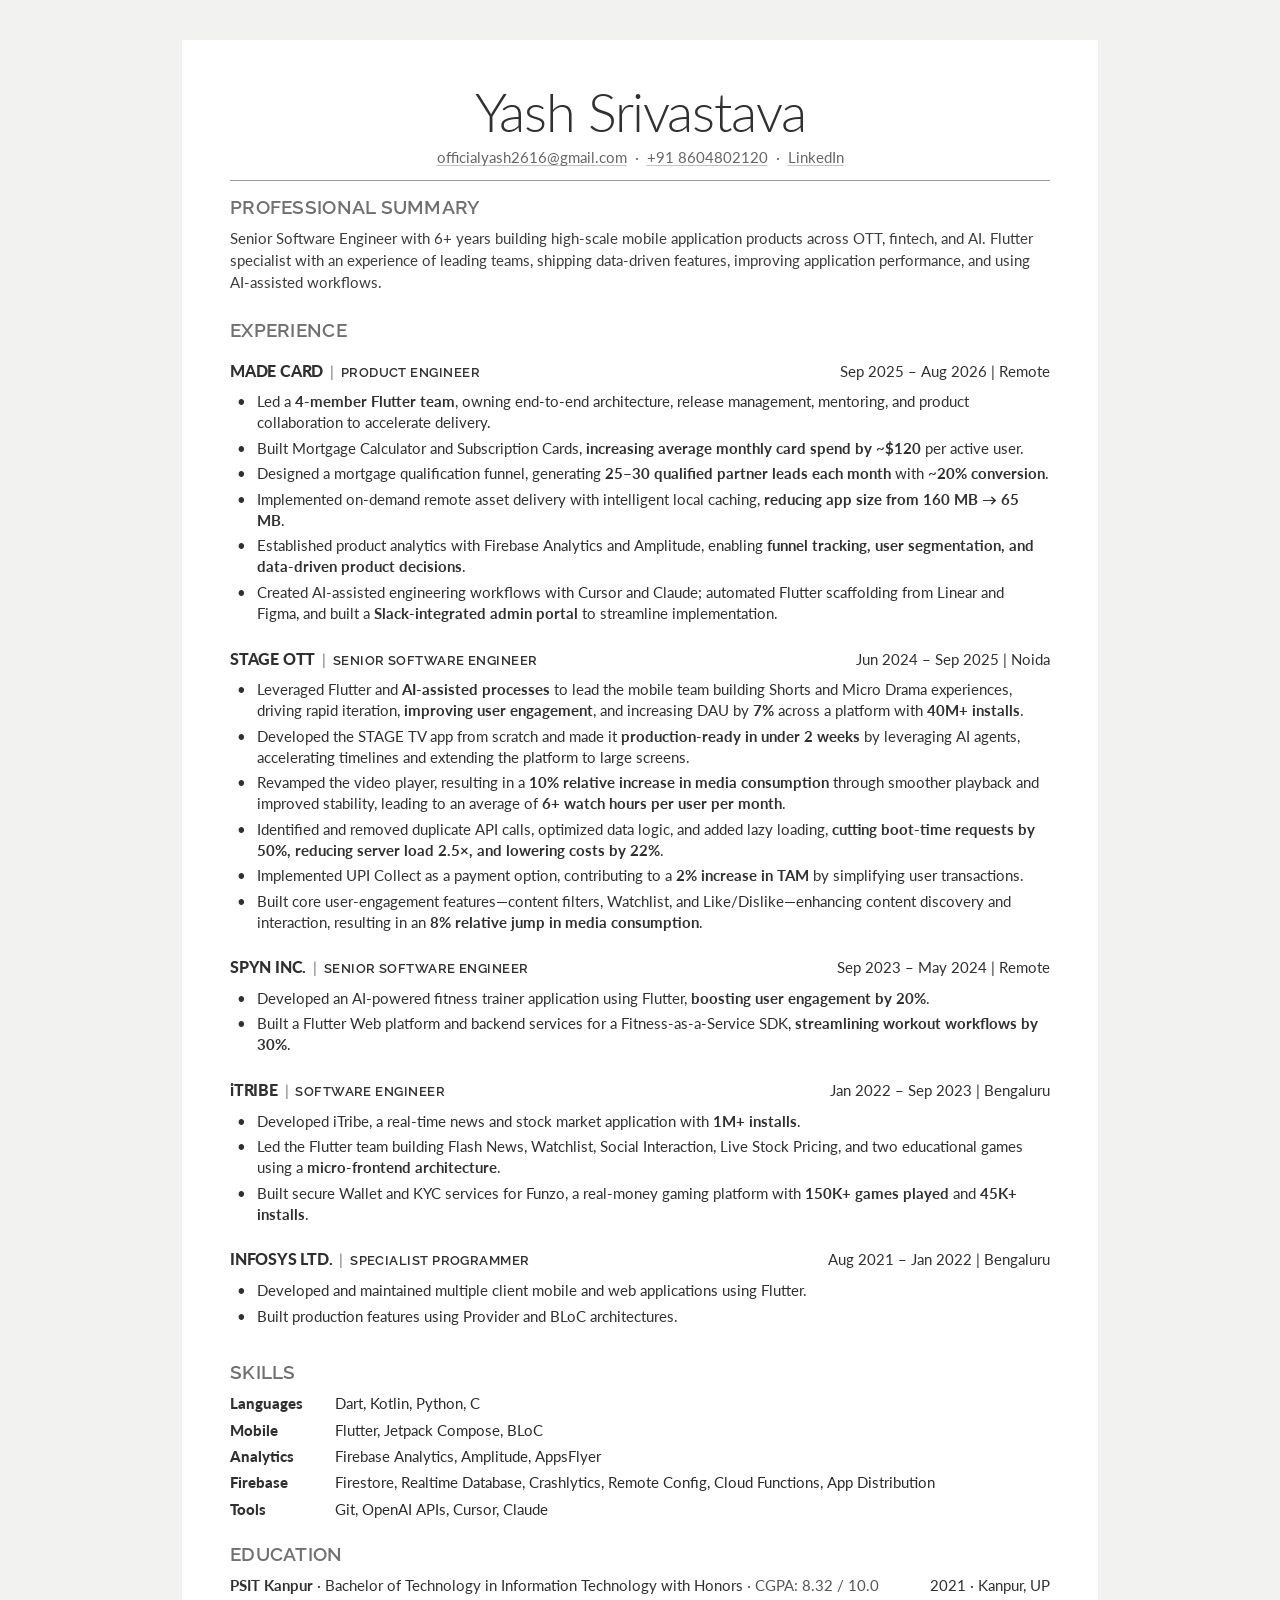
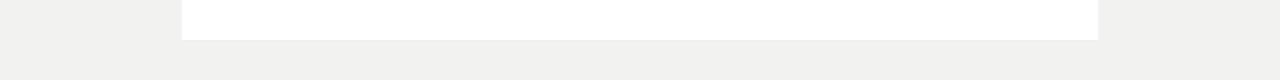
==== index.html @ 09a8398f "setup: initial commit" ====
<!doctype html>
<html lang="en">
  <head>
    <meta charset="utf-8" />
    <meta name="viewport" content="width=device-width, initial-scale=1" />
    <meta name="description" content="Professional resume" />
    <title>Senior Software Engineer Resume</title>
    <link rel="preconnect" href="https://fonts.googleapis.com" />
    <link rel="preconnect" href="https://fonts.gstatic.com" crossorigin />
    <link href="https://fonts.googleapis.com/css2?family=Lato:ital,wght@0,300;0,400;0,700;0,900;1,400&amp;family=Raleway:wght@500;600;700;800&amp;display=swap" rel="stylesheet" />
    <link rel="stylesheet" href="styles.css" />
    <link rel="stylesheet" href="print.css" media="print" />
  </head>
  <body>
    <main class="resume" aria-label="Resume">
      <header class="intro">
        <h1>Yash Srivastava</h1>
        <address class="contact">
          <a href="mailto:officialyash2616@gmail.com">officialyash2616@gmail.com</a><span aria-hidden="true">·</span>
          <a href="tel:+918604802120">+91 8604802120</a><span aria-hidden="true">·</span>
          <a href="https://www.linkedin.com/in/yash-srivastava-04802a15b/">LinkedIn</a>
        </address>
      </header>

      <section class="summary" aria-labelledby="summary-heading">
        <h2 id="summary-heading">Professional Summary</h2>
        <p>Senior Software Engineer with 6+ years building high-scale mobile application products across OTT, fintech, and AI. Flutter specialist with an experience of leading teams, shipping data-driven features, improving application performance, and using AI-assisted workflows.</p>
      </section>

      <section class="experience" aria-labelledby="experience-heading">
        <h2 id="experience-heading">Experience</h2>
        <article class="role">
          <div class="role-heading"><div class="role-title"><h3>MADE CARD</h3><span class="role-separator" aria-hidden="true">|</span><p class="job-title">Product Engineer</p></div><p class="dates">Sep 2025 – Aug 2026 <span aria-hidden="true">|</span> Remote</p></div>
          <ul>
            <li>Led a <strong>4-member Flutter team</strong>, owning end-to-end architecture, release management, mentoring, and product collaboration to accelerate delivery.</li>
            <li>Built Mortgage Calculator and Subscription Cards, <strong>increasing average monthly card spend by ~$120</strong> per active user.</li>
            <li>Designed a mortgage qualification funnel, generating <strong>25–30 qualified partner leads each month</strong> with <strong>~20% conversion</strong>.</li>
            <li>Implemented on-demand remote asset delivery with intelligent local caching, <strong>reducing app size from 160 MB → 65 MB</strong>.</li>
            <li>Established product analytics with Firebase Analytics and Amplitude, enabling <strong>funnel tracking, user segmentation, and data-driven product decisions</strong>.</li>
            <li>Created AI-assisted engineering workflows with Cursor and Claude; automated Flutter scaffolding from Linear and Figma, and built a <strong>Slack-integrated admin portal</strong> to streamline implementation.</li>
          </ul>
        </article>
        <article class="role">
          <div class="role-heading"><div class="role-title"><h3>STAGE OTT</h3><span class="role-separator" aria-hidden="true">|</span><p class="job-title">Senior Software Engineer</p></div><p class="dates">Jun 2024 – Sep 2025 <span aria-hidden="true">|</span> Noida</p></div>
          <ul>
            <li>Leveraged Flutter and <strong>AI-assisted processes</strong> to lead the mobile team building Shorts and Micro Drama experiences, driving rapid iteration, <strong>improving user engagement</strong>, and increasing DAU by <strong>7%</strong> across a platform with <strong>40M+ installs</strong>.</li>
            <li>Developed the STAGE TV app from scratch and made it <strong>production-ready in under 2 weeks</strong> by leveraging AI agents, accelerating timelines and extending the platform to large screens.</li>
            <li>Revamped the video player, resulting in a <strong>10% relative increase in media consumption</strong> through smoother playback and improved stability, leading to an average of <strong>6+ watch hours per user per month</strong>.</li>
            <li>Identified and removed duplicate API calls, optimized data logic, and added lazy loading, <strong>cutting boot-time requests by 50%, reducing server load 2.5×, and lowering costs by 22%</strong>.</li>
            <li>Implemented UPI Collect as a payment option, contributing to a <strong>2% increase in TAM</strong> by simplifying user transactions.</li>
            <li>Built core user-engagement features—content filters, Watchlist, and Like/Dislike—enhancing content discovery and interaction, resulting in an <strong>8% relative jump in media consumption</strong>.</li>
          </ul>
        </article>
        <article class="role">
          <div class="role-heading"><div class="role-title"><h3>SPYN INC.</h3><span class="role-separator" aria-hidden="true">|</span><p class="job-title">Senior Software Engineer</p></div><p class="dates">Sep 2023 – May 2024 <span aria-hidden="true">|</span> Remote</p></div>
          <ul>
            <li>Developed an AI-powered fitness trainer application using Flutter, <strong>boosting user engagement by 20%</strong>.</li>
            <li>Built a Flutter Web platform and backend services for a Fitness-as-a-Service SDK, <strong>streamlining workout workflows by 30%</strong>.</li>
          </ul>
        </article>
        <article class="role">
          <div class="role-heading"><div class="role-title"><h3>iTRIBE</h3><span class="role-separator" aria-hidden="true">|</span><p class="job-title">Software Engineer</p></div><p class="dates">Jan 2022 – Sep 2023 <span aria-hidden="true">|</span> Bengaluru</p></div>
          <ul>
            <li>Developed iTribe, a real-time news and stock market application with <strong>1M+ installs</strong>.</li>
            <li>Led the Flutter team building Flash News, Watchlist, Social Interaction, Live Stock Pricing, and two educational games using a <strong>micro-frontend architecture</strong>.</li>
            <li>Built secure Wallet and KYC services for Funzo, a real-money gaming platform with <strong>150K+ games played</strong> and <strong>45K+ installs</strong>.</li>
          </ul>
        </article>
        <article class="role">
          <div class="role-heading"><div class="role-title"><h3>INFOSYS LTD.</h3><span class="role-separator" aria-hidden="true">|</span><p class="job-title">Specialist Programmer</p></div><p class="dates">Aug 2021 – Jan 2022 <span aria-hidden="true">|</span> Bengaluru</p></div>
          <ul>
            <li>Developed and maintained multiple client mobile and web applications using Flutter.</li>
            <li>Built production features using Provider and BLoC architectures.</li>
          </ul>
        </article>
      </section>

      <section class="skills" aria-labelledby="skills-heading">
        <h2 id="skills-heading">Skills</h2>
        <dl>
          <div><dt>Languages</dt><dd>Dart, Kotlin, Python, C</dd></div>
          <div><dt>Mobile</dt><dd>Flutter, Jetpack Compose, BLoC</dd></div>
          <div><dt>Analytics</dt><dd>Firebase Analytics, Amplitude, AppsFlyer</dd></div>
          <div><dt>Firebase</dt><dd>Firestore, Realtime Database, Crashlytics, Remote Config, Cloud Functions, App Distribution</dd></div>
          <div><dt>Tools</dt><dd>Git, OpenAI APIs, Cursor, Claude</dd></div>
        </dl>
      </section>

      <section class="education" aria-labelledby="education-heading">
        <h2 id="education-heading">Education</h2>
        <div class="education-row"><p><strong>PSIT Kanpur</strong> · Bachelor of Technology in Information Technology with Honors <span class="education-detail">· CGPA: 8.32 / 10.0</span></p><p class="dates">2021 · Kanpur, UP</p></div>
      </section>
    </main>
  </body>
</html>
---- styles.css ----
:root {
  --page: #ffffff;
  --ink: #303030;
  --muted: #555555;
  --section: #707070;
  --rule: #9a9a9a;
  --content-width: 820px;
  --page-gutter: clamp(1.5rem, 5vw, 3rem);
}

* { box-sizing: border-box; }
html { background: #f2f2f1; }
body {
  margin: 0;
  color: var(--ink);
  background: var(--page);
  font-family: Lato, -apple-system, BlinkMacSystemFont, "Segoe UI", sans-serif;
  font-size: 14.5px;
  line-height: 1.45;
  -webkit-font-smoothing: antialiased;
  text-rendering: optimizeLegibility;
}

.resume {
  width: min(100%, calc(var(--content-width) + (var(--page-gutter) * 2)));
  margin: 2.5rem auto;
  padding: 2.75rem var(--page-gutter) 2.75rem;
  background: var(--page);
}
.intro { padding-bottom: .72rem; border-bottom: 1px solid var(--rule); text-align: center; }
h1, h2, h3, p { margin: 0; }
h1, h2 { font-family: Raleway, Lato, sans-serif; }
h1 { font-family: Lato, sans-serif; font-size: clamp(42px, 5.4vw, 54px); font-weight: 300; line-height: 1.05; letter-spacing: -.025em; }
.contact { display: flex; flex-wrap: wrap; justify-content: center; gap: .2rem .5rem; margin-top: .42rem; color: #666666; font-size: 14.5px; font-style: normal; }
a { color: inherit; text-decoration-color: #c4c4c4; text-underline-offset: 2px; }
a:hover, a:focus-visible { color: var(--ink); text-decoration-color: currentColor; }
a:focus-visible { outline: 2px solid var(--ink); outline-offset: 3px; }

section { padding-top: 1.5rem; }
h2 { margin-bottom: .62rem; color: var(--section); font-size: 18.7px; font-weight: 600; line-height: 1.2; letter-spacing: .015em; text-transform: uppercase; }
.summary { padding-top: .95rem; }
.summary p { max-width: 104ch; color: #3c3c3c; font-size: 14.5px; line-height: 1.5; }
.experience { padding-top: 1.55rem; }
.role { padding: .62rem 0 .72rem; }
.role + .role { padding-top: .82rem; }
.role-heading { display: flex; align-items: baseline; justify-content: space-between; gap: 1.25rem; }
.role-title { display: flex; flex-wrap: wrap; align-items: baseline; gap: .42rem; min-width: 0; }
.education-row { display: flex; align-items: baseline; justify-content: space-between; gap: 1.5rem; }
h3 { font-family: Lato, sans-serif; font-size: 16.1px; font-weight: 900; line-height: 1.25; letter-spacing: -.012em; }
.role-separator { color: #747474; font-weight: 400; }
.job-title { margin: 0; font-family: Raleway, Lato, sans-serif; font-size: 13px; font-weight: 600; letter-spacing: .035em; text-transform: uppercase; }
.education-detail { color: var(--muted); font-weight: 400; }
.dates { flex: 0 0 auto; font-size: 14.5px; white-space: nowrap; text-align: right; }
ul { margin: .55rem 0 0 .3rem; padding: 0; list-style: none; }
li { position: relative; padding-left: 1.4rem; }
li + li { margin-top: .28rem; }
li::before { position: absolute; left: .15rem; content: "•"; }
strong { font-weight: 700; }
.skills { padding-top: 1.42rem; }
dl { display: grid; gap: .34rem; margin: 0; }
dl div { display: grid; grid-template-columns: 5.8rem 1fr; gap: .75rem; }
dt { color: var(--ink); font-weight: 900; }
dd { margin: 0; color: #2b2b2b; }
.education { padding-top: 1.42rem; }
.education-row > p { min-width: 0; }

@media (min-width: 900px) {
  body { background: #f2f2f1; }
  .resume { box-shadow: 0 1px 2px rgb(0 0 0 / 2%); }
}
@media (max-width: 520px) {
  .resume { margin: 0; padding-top: 2.25rem; padding-bottom: 2.25rem; }
  .role-heading, .education-row { align-items: flex-start; flex-direction: column; gap: .18rem; }
  .dates { text-align: left; }
  .education-detail { display: block; margin-top: .12rem; }
  dl div { grid-template-columns: 1fr; gap: .08rem; }
}
---- print.css ----
/* Chrome print layout: A4 with a compact, predictable single-page rhythm. */
@page { size: A4; margin: 0; }

html, body { width: 250mm; height: 297mm; background: var(--page); }
body {
  font-size: 11.8pt;
  line-height: 1.28;
  -webkit-print-color-adjust: exact;
  print-color-adjust: exact;
}
.resume {
  width: 250mm;
  min-height: 297mm;
  margin: 0;
  padding: 7.5mm 12mm 5mm;
  box-shadow: none;
}
h1 { font-size: 42pt; }
.contact, .dates { font-size: 11.8pt; }
.intro { padding-bottom: 2.3mm; }
section { padding-top: 3.5mm; }
h2 { margin-bottom: 1.7mm; font-size: 13.7pt; }
.summary { padding-top: 2mm; }
.summary p { font-size: 11.8pt; line-height: 1.28; }
.experience { padding-top: 3.6mm; }
.role { padding: 1.15mm 0 1.25mm; break-inside: avoid; page-break-inside: avoid; }
.role + .role { padding-top: 1.45mm; }
h3 { font-size: 12pt; }
.job-title { font-size: 11pt; }
ul { margin: .85mm 0 0 1.5mm; }
li { padding-left: 5.5mm; }
li + li { margin-top: .48mm; }
li::before { left: .45mm; }
.skills, .education { padding-top: 2.65mm; }
dl { gap: .35mm; }
dl div { grid-template-columns: 21mm 1fr; gap: 2.2mm; }
a { color: inherit; text-decoration: none; }
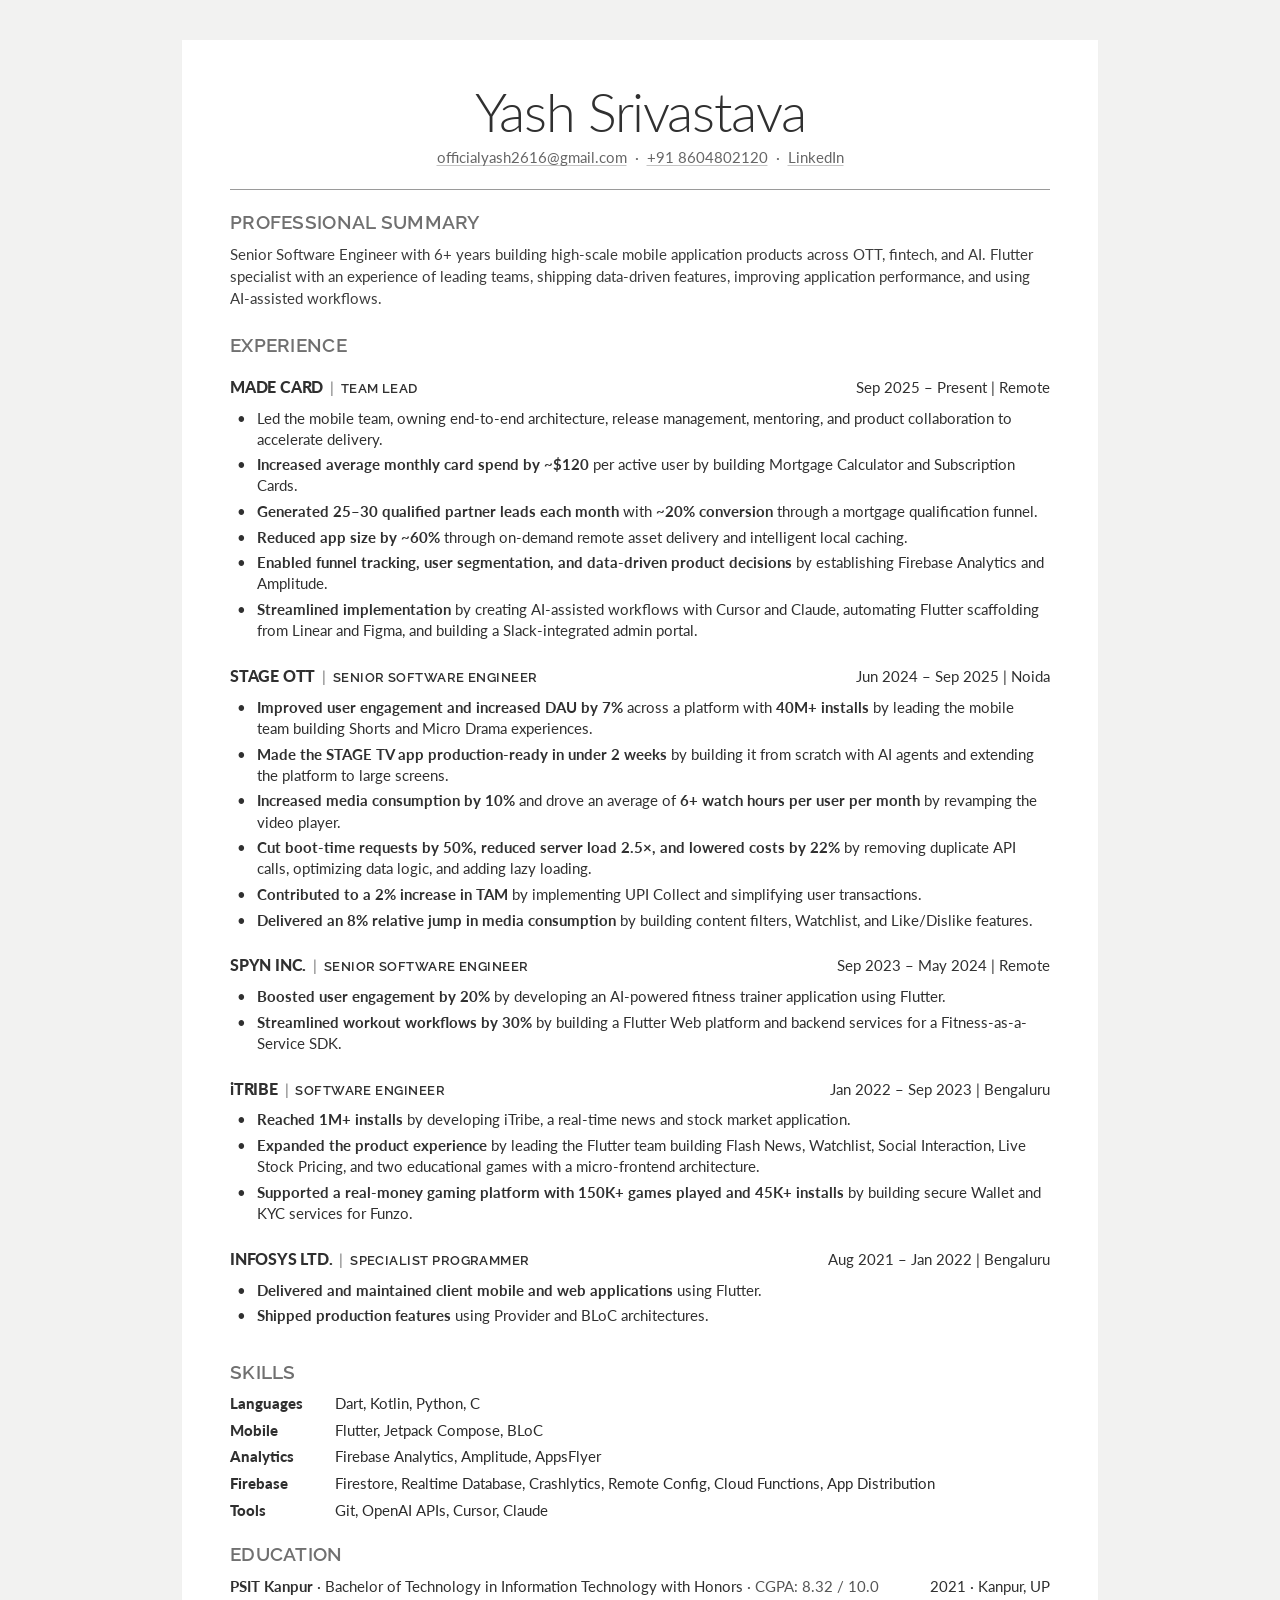
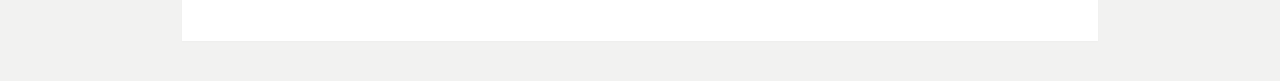
==== commit 29cc6b0f: "feat: two page resume updated" ====
--- a/index.html
+++ b/index.html
@@ -30,47 +30,47 @@
       <section class="experience" aria-labelledby="experience-heading">
         <h2 id="experience-heading">Experience</h2>
         <article class="role">
-          <div class="role-heading"><div class="role-title"><h3>MADE CARD</h3><span class="role-separator" aria-hidden="true">|</span><p class="job-title">Product Engineer</p></div><p class="dates">Sep 2025 – Aug 2026 <span aria-hidden="true">|</span> Remote</p></div>
+          <div class="role-heading"><div class="role-title"><h3>MADE CARD</h3><span class="role-separator" aria-hidden="true">|</span><p class="job-title">Team Lead</p></div><p class="dates">Sep 2025 – Present <span aria-hidden="true">|</span> Remote</p></div>
           <ul>
-            <li>Led a <strong>4-member Flutter team</strong>, owning end-to-end architecture, release management, mentoring, and product collaboration to accelerate delivery.</li>
-            <li>Built Mortgage Calculator and Subscription Cards, <strong>increasing average monthly card spend by ~$120</strong> per active user.</li>
-            <li>Designed a mortgage qualification funnel, generating <strong>25–30 qualified partner leads each month</strong> with <strong>~20% conversion</strong>.</li>
-            <li>Implemented on-demand remote asset delivery with intelligent local caching, <strong>reducing app size from 160 MB → 65 MB</strong>.</li>
-            <li>Established product analytics with Firebase Analytics and Amplitude, enabling <strong>funnel tracking, user segmentation, and data-driven product decisions</strong>.</li>
-            <li>Created AI-assisted engineering workflows with Cursor and Claude; automated Flutter scaffolding from Linear and Figma, and built a <strong>Slack-integrated admin portal</strong> to streamline implementation.</li>
+            <li>Led the mobile team, owning end-to-end architecture, release management, mentoring, and product collaboration to accelerate delivery.</li>
+            <li><strong>Increased average monthly card spend by ~$120</strong> per active user by building Mortgage Calculator and Subscription Cards.</li>
+            <li><strong>Generated 25–30 qualified partner leads each month</strong> with <strong>~20% conversion</strong> through a mortgage qualification funnel.</li>
+            <li><strong>Reduced app size by ~60%</strong> through on-demand remote asset delivery and intelligent local caching.</li>
+            <li><strong>Enabled funnel tracking, user segmentation, and data-driven product decisions</strong> by establishing Firebase Analytics and Amplitude.</li>
+            <li><strong>Streamlined implementation</strong> by creating AI-assisted workflows with Cursor and Claude, automating Flutter scaffolding from Linear and Figma, and building a Slack-integrated admin portal.</li>
           </ul>
         </article>
         <article class="role">
           <div class="role-heading"><div class="role-title"><h3>STAGE OTT</h3><span class="role-separator" aria-hidden="true">|</span><p class="job-title">Senior Software Engineer</p></div><p class="dates">Jun 2024 – Sep 2025 <span aria-hidden="true">|</span> Noida</p></div>
           <ul>
-            <li>Leveraged Flutter and <strong>AI-assisted processes</strong> to lead the mobile team building Shorts and Micro Drama experiences, driving rapid iteration, <strong>improving user engagement</strong>, and increasing DAU by <strong>7%</strong> across a platform with <strong>40M+ installs</strong>.</li>
-            <li>Developed the STAGE TV app from scratch and made it <strong>production-ready in under 2 weeks</strong> by leveraging AI agents, accelerating timelines and extending the platform to large screens.</li>
-            <li>Revamped the video player, resulting in a <strong>10% relative increase in media consumption</strong> through smoother playback and improved stability, leading to an average of <strong>6+ watch hours per user per month</strong>.</li>
-            <li>Identified and removed duplicate API calls, optimized data logic, and added lazy loading, <strong>cutting boot-time requests by 50%, reducing server load 2.5×, and lowering costs by 22%</strong>.</li>
-            <li>Implemented UPI Collect as a payment option, contributing to a <strong>2% increase in TAM</strong> by simplifying user transactions.</li>
-            <li>Built core user-engagement features—content filters, Watchlist, and Like/Dislike—enhancing content discovery and interaction, resulting in an <strong>8% relative jump in media consumption</strong>.</li>
+            <li><strong>Improved user engagement and increased DAU by 7%</strong> across a platform with <strong>40M+ installs</strong> by leading the mobile team building Shorts and Micro Drama experiences.</li>
+            <li><strong>Made the STAGE TV app production-ready in under 2 weeks</strong> by building it from scratch with AI agents and extending the platform to large screens.</li>
+            <li><strong>Increased media consumption by 10%</strong> and drove an average of <strong>6+ watch hours per user per month</strong> by revamping the video player.</li>
+            <li><strong>Cut boot-time requests by 50%, reduced server load 2.5×, and lowered costs by 22%</strong> by removing duplicate API calls, optimizing data logic, and adding lazy loading.</li>
+            <li><strong>Contributed to a 2% increase in TAM</strong> by implementing UPI Collect and simplifying user transactions.</li>
+            <li><strong>Delivered an 8% relative jump in media consumption</strong> by building content filters, Watchlist, and Like/Dislike features.</li>
           </ul>
         </article>
         <article class="role">
           <div class="role-heading"><div class="role-title"><h3>SPYN INC.</h3><span class="role-separator" aria-hidden="true">|</span><p class="job-title">Senior Software Engineer</p></div><p class="dates">Sep 2023 – May 2024 <span aria-hidden="true">|</span> Remote</p></div>
           <ul>
-            <li>Developed an AI-powered fitness trainer application using Flutter, <strong>boosting user engagement by 20%</strong>.</li>
-            <li>Built a Flutter Web platform and backend services for a Fitness-as-a-Service SDK, <strong>streamlining workout workflows by 30%</strong>.</li>
+            <li><strong>Boosted user engagement by 20%</strong> by developing an AI-powered fitness trainer application using Flutter.</li>
+            <li><strong>Streamlined workout workflows by 30%</strong> by building a Flutter Web platform and backend services for a Fitness-as-a-Service SDK.</li>
           </ul>
         </article>
         <article class="role">
           <div class="role-heading"><div class="role-title"><h3>iTRIBE</h3><span class="role-separator" aria-hidden="true">|</span><p class="job-title">Software Engineer</p></div><p class="dates">Jan 2022 – Sep 2023 <span aria-hidden="true">|</span> Bengaluru</p></div>
           <ul>
-            <li>Developed iTribe, a real-time news and stock market application with <strong>1M+ installs</strong>.</li>
-            <li>Led the Flutter team building Flash News, Watchlist, Social Interaction, Live Stock Pricing, and two educational games using a <strong>micro-frontend architecture</strong>.</li>
-            <li>Built secure Wallet and KYC services for Funzo, a real-money gaming platform with <strong>150K+ games played</strong> and <strong>45K+ installs</strong>.</li>
+            <li><strong>Reached 1M+ installs</strong> by developing iTribe, a real-time news and stock market application.</li>
+            <li><strong>Expanded the product experience</strong> by leading the Flutter team building Flash News, Watchlist, Social Interaction, Live Stock Pricing, and two educational games with a micro-frontend architecture.</li>
+            <li><strong>Supported a real-money gaming platform with 150K+ games played and 45K+ installs</strong> by building secure Wallet and KYC services for Funzo.</li>
           </ul>
         </article>
         <article class="role">
           <div class="role-heading"><div class="role-title"><h3>INFOSYS LTD.</h3><span class="role-separator" aria-hidden="true">|</span><p class="job-title">Specialist Programmer</p></div><p class="dates">Aug 2021 – Jan 2022 <span aria-hidden="true">|</span> Bengaluru</p></div>
           <ul>
-            <li>Developed and maintained multiple client mobile and web applications using Flutter.</li>
-            <li>Built production features using Provider and BLoC architectures.</li>
+            <li><strong>Delivered and maintained client mobile and web applications</strong> using Flutter.</li>
+            <li><strong>Shipped production features</strong> using Provider and BLoC architectures.</li>
           </ul>
         </article>
       </section>
--- a/styles.css
+++ b/styles.css
@@ -15,7 +15,7 @@
   color: var(--ink);
   background: var(--page);
   font-family: Lato, -apple-system, BlinkMacSystemFont, "Segoe UI", sans-serif;
-  font-size: 14.5px;
+  font-size: 14.6px;
   line-height: 1.45;
   -webkit-font-smoothing: antialiased;
   text-rendering: optimizeLegibility;
@@ -27,30 +27,30 @@
   padding: 2.75rem var(--page-gutter) 2.75rem;
   background: var(--page);
 }
-.intro { padding-bottom: .72rem; border-bottom: 1px solid var(--rule); text-align: center; }
+.intro { padding-bottom: 1.3rem; border-bottom: 1px solid var(--rule); text-align: center; }
 h1, h2, h3, p { margin: 0; }
 h1, h2 { font-family: Raleway, Lato, sans-serif; }
 h1 { font-family: Lato, sans-serif; font-size: clamp(42px, 5.4vw, 54px); font-weight: 300; line-height: 1.05; letter-spacing: -.025em; }
-.contact { display: flex; flex-wrap: wrap; justify-content: center; gap: .2rem .5rem; margin-top: .42rem; color: #666666; font-size: 14.5px; font-style: normal; }
+.contact { display: flex; flex-wrap: wrap; justify-content: center; gap: .2rem .5rem; margin-top: .42rem; color: #666666; font-size: 14.6px; font-style: normal; }
 a { color: inherit; text-decoration-color: #c4c4c4; text-underline-offset: 2px; }
 a:hover, a:focus-visible { color: var(--ink); text-decoration-color: currentColor; }
 a:focus-visible { outline: 2px solid var(--ink); outline-offset: 3px; }
 
 section { padding-top: 1.5rem; }
-h2 { margin-bottom: .62rem; color: var(--section); font-size: 18.7px; font-weight: 600; line-height: 1.2; letter-spacing: .015em; text-transform: uppercase; }
-.summary { padding-top: .95rem; }
-.summary p { max-width: 104ch; color: #3c3c3c; font-size: 14.5px; line-height: 1.5; }
+h2 { margin-bottom: .62rem; color: var(--section); font-size: 18.9px; font-weight: 600; line-height: 1.2; letter-spacing: .015em; text-transform: uppercase; }
+.summary { padding-top: 1.3rem; }
+.summary p { max-width: 104ch; color: #3c3c3c; font-size: 14.6px; line-height: 1.5; }
 .experience { padding-top: 1.55rem; }
 .role { padding: .62rem 0 .72rem; }
 .role + .role { padding-top: .82rem; }
 .role-heading { display: flex; align-items: baseline; justify-content: space-between; gap: 1.25rem; }
 .role-title { display: flex; flex-wrap: wrap; align-items: baseline; gap: .42rem; min-width: 0; }
 .education-row { display: flex; align-items: baseline; justify-content: space-between; gap: 1.5rem; }
-h3 { font-family: Lato, sans-serif; font-size: 16.1px; font-weight: 900; line-height: 1.25; letter-spacing: -.012em; }
+h3 { font-family: Lato, sans-serif; font-size: 16.2px; font-weight: 900; line-height: 1.25; letter-spacing: -.012em; }
 .role-separator { color: #747474; font-weight: 400; }
-.job-title { margin: 0; font-family: Raleway, Lato, sans-serif; font-size: 13px; font-weight: 600; letter-spacing: .035em; text-transform: uppercase; }
+.job-title { margin: 0; font-family: Raleway, Lato, sans-serif; font-size: 13.1px; font-weight: 600; letter-spacing: .035em; text-transform: uppercase; }
 .education-detail { color: var(--muted); font-weight: 400; }
-.dates { flex: 0 0 auto; font-size: 14.5px; white-space: nowrap; text-align: right; }
+.dates { flex: 0 0 auto; font-size: 14.6px; white-space: nowrap; text-align: right; }
 ul { margin: .55rem 0 0 .3rem; padding: 0; list-style: none; }
 li { position: relative; padding-left: 1.4rem; }
 li + li { margin-top: .28rem; }
--- a/print.css
+++ b/print.css
@@ -3,7 +3,7 @@
 
 html, body { width: 250mm; height: 297mm; background: var(--page); }
 body {
-  font-size: 11.8pt;
+  font-size: 11.9pt;
   line-height: 1.28;
   -webkit-print-color-adjust: exact;
   print-color-adjust: exact;
@@ -16,17 +16,17 @@
   box-shadow: none;
 }
 h1 { font-size: 42pt; }
-.contact, .dates { font-size: 11.8pt; }
-.intro { padding-bottom: 2.3mm; }
+.contact, .dates { font-size: 11.9pt; }
+.intro { padding-bottom: 3.5mm; }
 section { padding-top: 3.5mm; }
-h2 { margin-bottom: 1.7mm; font-size: 13.7pt; }
-.summary { padding-top: 2mm; }
-.summary p { font-size: 11.8pt; line-height: 1.28; }
+h2 { margin-bottom: 1.7mm; font-size: 13.8pt; }
+.summary { padding-top: 3.5mm; }
+.summary p { font-size: 11.9pt; line-height: 1.28; }
 .experience { padding-top: 3.6mm; }
 .role { padding: 1.15mm 0 1.25mm; break-inside: avoid; page-break-inside: avoid; }
 .role + .role { padding-top: 1.45mm; }
-h3 { font-size: 12pt; }
-.job-title { font-size: 11pt; }
+h3 { font-size: 12.1pt; }
+.job-title { font-size: 11.1pt; }
 ul { margin: .85mm 0 0 1.5mm; }
 li { padding-left: 5.5mm; }
 li + li { margin-top: .48mm; }
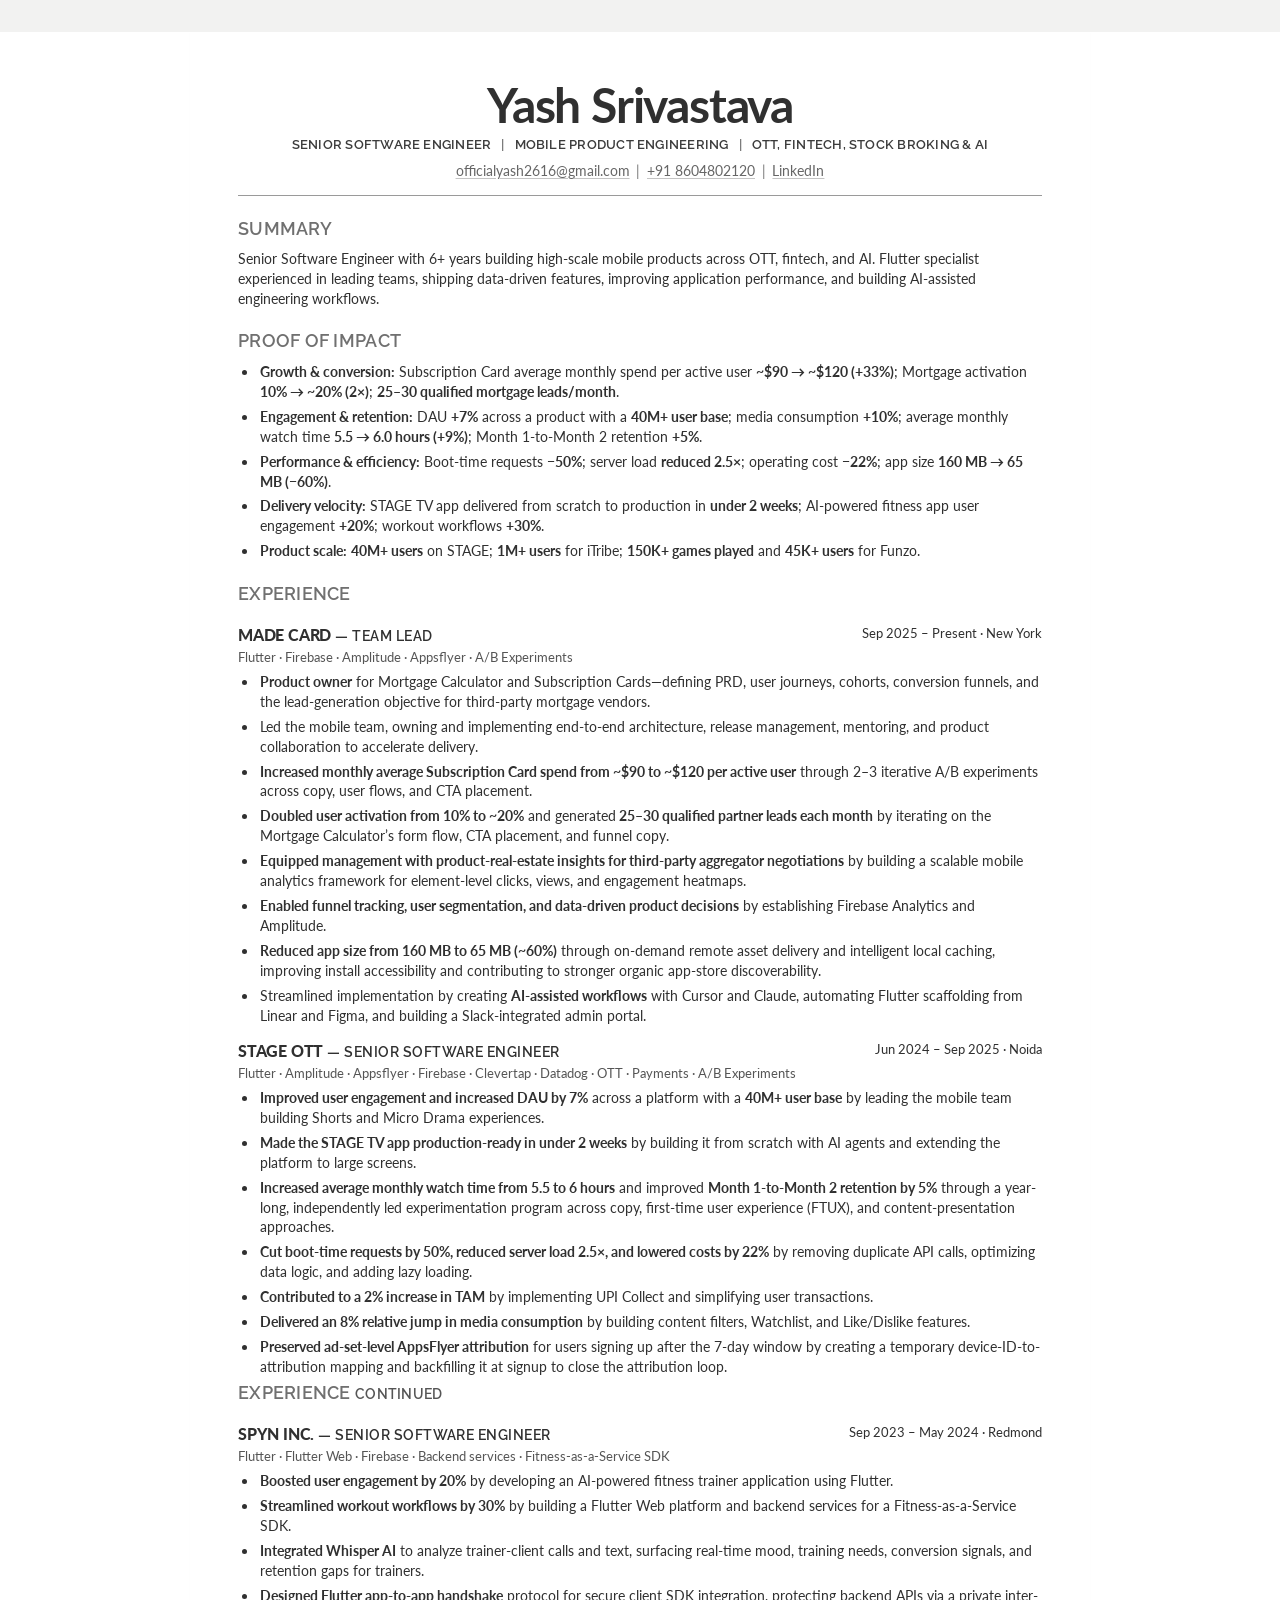
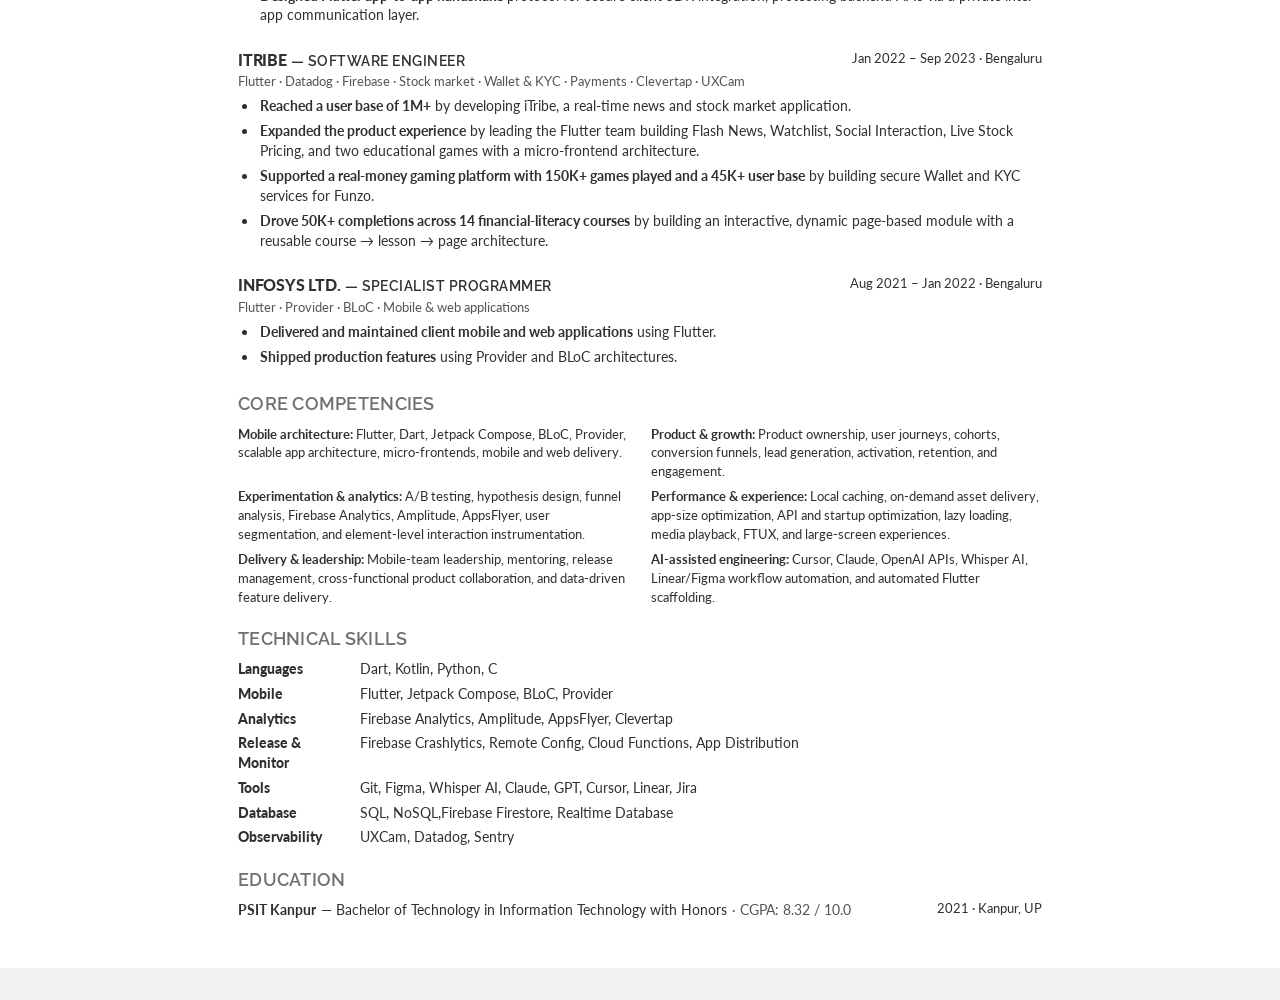
==== commit 26ac7e1b: "refactor: structure update" ====
--- a/index.html
+++ b/index.html
@@ -3,71 +3,91 @@
   <head>
     <meta charset="utf-8" />
     <meta name="viewport" content="width=device-width, initial-scale=1" />
-    <meta name="description" content="Professional resume" />
-    <title>Senior Software Engineer Resume</title>
+    <meta name="description" content="Yash Srivastava — Senior Software Engineer" />
+    <title>Yash Srivastava | Senior Software Engineer</title>
     <link rel="preconnect" href="https://fonts.googleapis.com" />
     <link rel="preconnect" href="https://fonts.gstatic.com" crossorigin />
-    <link href="https://fonts.googleapis.com/css2?family=Lato:ital,wght@0,300;0,400;0,700;0,900;1,400&amp;family=Raleway:wght@500;600;700;800&amp;display=swap" rel="stylesheet" />
+    <link href="https://fonts.googleapis.com/css2?family=Lato:ital,wght@0,300;0,400;0,700;0,900&amp;family=Raleway:wght@500;600;700;800&amp;display=swap" rel="stylesheet" />
     <link rel="stylesheet" href="styles.css" />
-    <link rel="stylesheet" href="print.css" media="print" />
   </head>
   <body>
-    <main class="resume" aria-label="Resume">
-      <header class="intro">
-        <h1>Yash Srivastava</h1>
-        <address class="contact">
-          <a href="mailto:officialyash2616@gmail.com">officialyash2616@gmail.com</a><span aria-hidden="true">·</span>
-          <a href="tel:+918604802120">+91 8604802120</a><span aria-hidden="true">·</span>
-          <a href="https://www.linkedin.com/in/yash-srivastava-04802a15b/">LinkedIn</a>
-        </address>
+    <main class="resume">
+      <header class="masthead">
+        <h1><strong>Yash Srivastava</strong></h1>
+        <p class="headline">Senior Software Engineer <span>|</span> Mobile Product Engineering <span>|</span> OTT, Fintech, Stock Broking &amp; AI</p>
+        <address><a href="mailto:officialyash2616@gmail.com">officialyash2616@gmail.com</a><span>|</span><a href="tel:+918604802120">+91 8604802120</a><span>|</span><a href="https://www.linkedin.com/in/yash-srivastava-04802a15b/">LinkedIn</a></address>
       </header>
 
-      <section class="summary" aria-labelledby="summary-heading">
-        <h2 id="summary-heading">Professional Summary</h2>
-        <p>Senior Software Engineer with 6+ years building high-scale mobile application products across OTT, fintech, and AI. Flutter specialist with an experience of leading teams, shipping data-driven features, improving application performance, and using AI-assisted workflows.</p>
+      <section>
+        <h2>Summary</h2>
+        <p>Senior Software Engineer with 6+ years building high-scale mobile products across OTT, fintech, and AI. Flutter specialist experienced in leading teams, shipping data-driven features, improving application performance, and building AI-assisted engineering workflows.</p>
       </section>
 
-      <section class="experience" aria-labelledby="experience-heading">
-        <h2 id="experience-heading">Experience</h2>
-        <article class="role">
-          <div class="role-heading"><div class="role-title"><h3>MADE CARD</h3><span class="role-separator" aria-hidden="true">|</span><p class="job-title">Team Lead</p></div><p class="dates">Sep 2025 – Present <span aria-hidden="true">|</span> Remote</p></div>
+      <section>
+        <h2>Proof of Impact</h2>
+        <ul class="impact-list">
+          <li><strong>Growth &amp; conversion:</strong> Subscription Card average monthly spend per active user <strong>~$90 → ~$120 (+33%)</strong>; Mortgage activation <strong>10% → ~20% (2×)</strong>; <strong>25–30 qualified mortgage leads/month</strong>.</li>
+          <li><strong>Engagement &amp; retention:</strong> DAU <strong>+7%</strong> across a product with a <strong>40M+ user base</strong>; media consumption <strong>+10%</strong>; average monthly watch time <strong>5.5 → 6.0 hours (+9%)</strong>; Month 1-to-Month 2 retention <strong>+5%</strong>.</li>
+          <li><strong>Performance &amp; efficiency:</strong> Boot-time requests <strong>−50%</strong>; server load <strong>reduced 2.5×</strong>; operating cost <strong>−22%</strong>; app size <strong>160 MB → 65 MB (−60%)</strong>.</li>
+          <li><strong>Delivery velocity:</strong> STAGE TV app delivered from scratch to production in <strong>under 2 weeks</strong>; AI-powered fitness app user engagement <strong>+20%</strong>; workout workflows <strong>+30%</strong>.</li>
+          <li><strong>Product scale:</strong> <strong>40M+ users</strong> on STAGE; <strong>1M+ users</strong> for iTribe; <strong>150K+ games played</strong> and <strong>45K+ users</strong> for Funzo.</li>
+        </ul>
+      </section>
+
+      <section class="experience">
+        <h2>Experience</h2>
+        <article>
+          <header class="role-header"><div><h3>Made Card <span>— Team Lead</span></h3><p class="stack">Flutter · Firebase · Amplitude · Appsflyer · A/B Experiments</p></div><time>Sep 2025 – Present · New York</time></header>
           <ul>
-            <li>Led the mobile team, owning end-to-end architecture, release management, mentoring, and product collaboration to accelerate delivery.</li>
-            <li><strong>Increased average monthly card spend by ~$120</strong> per active user by building Mortgage Calculator and Subscription Cards.</li>
-            <li><strong>Generated 25–30 qualified partner leads each month</strong> with <strong>~20% conversion</strong> through a mortgage qualification funnel.</li>
-            <li><strong>Reduced app size by ~60%</strong> through on-demand remote asset delivery and intelligent local caching.</li>
+            <li><strong>Product owner</strong> for Mortgage Calculator and Subscription Cards—defining PRD, user journeys, cohorts, conversion funnels, and the lead-generation objective for third-party mortgage vendors.</li>
+            <li>Led the mobile team, owning and implementing end-to-end architecture, release management, mentoring, and product collaboration to accelerate delivery.</li>
+            <li><strong>Increased monthly average Subscription Card spend from ~$90 to ~$120 per active user</strong> through 2–3 iterative A/B experiments across copy, user flows, and CTA placement.</li>
+            <li><strong>Doubled user activation from 10% to ~20%</strong> and generated<strong> 25–30 qualified partner leads each month</strong> by iterating on the Mortgage Calculator’s form flow, CTA placement, and funnel copy.</li>
+            <li><strong>Equipped management with product-real-estate insights for third-party aggregator negotiations</strong> by building a scalable mobile analytics framework for element-level clicks, views, and engagement heatmaps.</li>
             <li><strong>Enabled funnel tracking, user segmentation, and data-driven product decisions</strong> by establishing Firebase Analytics and Amplitude.</li>
-            <li><strong>Streamlined implementation</strong> by creating AI-assisted workflows with Cursor and Claude, automating Flutter scaffolding from Linear and Figma, and building a Slack-integrated admin portal.</li>
+            <li><strong>Reduced app size from 160 MB to 65 MB (~60%)</strong> through on-demand remote asset delivery and intelligent local caching, improving install accessibility and contributing to stronger organic app-store discoverability.</li>
+            <li>Streamlined implementation by creating <strong>AI-assisted workflows</strong> with Cursor and Claude, automating Flutter scaffolding from Linear and Figma, and building a Slack-integrated admin portal.</li>
           </ul>
         </article>
-        <article class="role">
-          <div class="role-heading"><div class="role-title"><h3>STAGE OTT</h3><span class="role-separator" aria-hidden="true">|</span><p class="job-title">Senior Software Engineer</p></div><p class="dates">Jun 2024 – Sep 2025 <span aria-hidden="true">|</span> Noida</p></div>
+        <article>
+          <header class="role-header"><div><h3>Stage OTT <span>— Senior Software Engineer</span></h3><p class="stack">Flutter · Amplitude · Appsflyer · Firebase · Clevertap · Datadog · OTT · Payments · A/B Experiments</p></div><time>Jun 2024 – Sep 2025 · Noida</time></header>
           <ul>
-            <li><strong>Improved user engagement and increased DAU by 7%</strong> across a platform with <strong>40M+ installs</strong> by leading the mobile team building Shorts and Micro Drama experiences.</li>
+            <li><strong>Improved user engagement and increased DAU by 7%</strong> across a platform with a <strong>40M+ user base</strong> by leading the mobile team building Shorts and Micro Drama experiences.</li>
             <li><strong>Made the STAGE TV app production-ready in under 2 weeks</strong> by building it from scratch with AI agents and extending the platform to large screens.</li>
-            <li><strong>Increased media consumption by 10%</strong> and drove an average of <strong>6+ watch hours per user per month</strong> by revamping the video player.</li>
+            <li><strong>Increased average monthly watch time from 5.5 to 6 hours</strong> and improved <strong>Month 1-to-Month 2 retention by 5%</strong> through a year-long, independently led experimentation program across copy, first-time user experience (FTUX), and content-presentation approaches.</li>
             <li><strong>Cut boot-time requests by 50%, reduced server load 2.5×, and lowered costs by 22%</strong> by removing duplicate API calls, optimizing data logic, and adding lazy loading.</li>
             <li><strong>Contributed to a 2% increase in TAM</strong> by implementing UPI Collect and simplifying user transactions.</li>
             <li><strong>Delivered an 8% relative jump in media consumption</strong> by building content filters, Watchlist, and Like/Dislike features.</li>
+            <li><strong>Preserved ad-set-level AppsFlyer attribution</strong> for users signing up after the 7-day window by creating a temporary device-ID-to-attribution mapping and backfilling it at signup to close the attribution loop.</li>
           </ul>
         </article>
-        <article class="role">
-          <div class="role-heading"><div class="role-title"><h3>SPYN INC.</h3><span class="role-separator" aria-hidden="true">|</span><p class="job-title">Senior Software Engineer</p></div><p class="dates">Sep 2023 – May 2024 <span aria-hidden="true">|</span> Remote</p></div>
+
+      </section>
+
+      <section class="experience page-two">
+        <h2>Experience <span>continued</span></h2>
+        <article>
+          <header class="role-header"><div><h3>Spyn Inc. <span>— Senior Software Engineer</span></h3><p class="stack">Flutter · Flutter Web · Firebase · Backend services · Fitness-as-a-Service SDK</p></div><time>Sep 2023 – May 2024 · Redmond</time></header>
           <ul>
             <li><strong>Boosted user engagement by 20%</strong> by developing an AI-powered fitness trainer application using Flutter.</li>
             <li><strong>Streamlined workout workflows by 30%</strong> by building a Flutter Web platform and backend services for a Fitness-as-a-Service SDK.</li>
+            <li><strong>Integrated Whisper AI</strong> to analyze trainer-client calls and text, surfacing real-time mood, training needs, conversion signals, and retention gaps for trainers.</li>
+            <li><strong>Designed Flutter app-to-app handshake</strong> protocol for secure client SDK integration, protecting backend APIs via a private inter-app communication layer.</li>
           </ul>
         </article>
-        <article class="role">
-          <div class="role-heading"><div class="role-title"><h3>iTRIBE</h3><span class="role-separator" aria-hidden="true">|</span><p class="job-title">Software Engineer</p></div><p class="dates">Jan 2022 – Sep 2023 <span aria-hidden="true">|</span> Bengaluru</p></div>
+
+        <article>
+          <header class="role-header"><div><h3>iTribe <span>— Software Engineer</span></h3><p class="stack">Flutter · Datadog · Firebase · Stock market · Wallet &amp; KYC · Payments · Clevertap · UXCam</p></div><time>Jan 2022 – Sep 2023 · Bengaluru</time></header>
           <ul>
-            <li><strong>Reached 1M+ installs</strong> by developing iTribe, a real-time news and stock market application.</li>
+            <li><strong>Reached a user base of 1M+</strong> by developing iTribe, a real-time news and stock market application.</li>
             <li><strong>Expanded the product experience</strong> by leading the Flutter team building Flash News, Watchlist, Social Interaction, Live Stock Pricing, and two educational games with a micro-frontend architecture.</li>
-            <li><strong>Supported a real-money gaming platform with 150K+ games played and 45K+ installs</strong> by building secure Wallet and KYC services for Funzo.</li>
+            <li><strong>Supported a real-money gaming platform with 150K+ games played and a 45K+ user base</strong> by building secure Wallet and KYC services for Funzo.</li>
+            <li><strong>Drove 50K+ completions across 14 financial-literacy courses</strong> by building an interactive, dynamic page-based module with a reusable course → lesson → page architecture.</li>
           </ul>
         </article>
-        <article class="role">
-          <div class="role-heading"><div class="role-title"><h3>INFOSYS LTD.</h3><span class="role-separator" aria-hidden="true">|</span><p class="job-title">Specialist Programmer</p></div><p class="dates">Aug 2021 – Jan 2022 <span aria-hidden="true">|</span> Bengaluru</p></div>
+
+        <article>
+          <header class="role-header"><div><h3>Infosys Ltd. <span>— Specialist Programmer</span></h3><p class="stack">Flutter · Provider · BLoC · Mobile &amp; web applications</p></div><time>Aug 2021 – Jan 2022 · Bengaluru</time></header>
           <ul>
             <li><strong>Delivered and maintained client mobile and web applications</strong> using Flutter.</li>
             <li><strong>Shipped production features</strong> using Provider and BLoC architectures.</li>
@@ -75,20 +95,34 @@
         </article>
       </section>
 
-      <section class="skills" aria-labelledby="skills-heading">
-        <h2 id="skills-heading">Skills</h2>
+      <section class="competencies">
+        <h2>Core Competencies</h2>
+        <div class="competency-grid">
+          <p><strong>Mobile architecture:</strong> Flutter, Dart, Jetpack Compose, BLoC, Provider, scalable app architecture, micro-frontends, mobile and web delivery.</p>
+          <p><strong>Product &amp; growth:</strong> Product ownership, user journeys, cohorts, conversion funnels, lead generation, activation, retention, and engagement.</p>
+          <p><strong>Experimentation &amp; analytics:</strong> A/B testing, hypothesis design, funnel analysis, Firebase Analytics, Amplitude, AppsFlyer, user segmentation, and element-level interaction instrumentation.</p>
+          <p><strong>Performance &amp; experience:</strong> Local caching, on-demand asset delivery, app-size optimization, API and startup optimization, lazy loading, media playback, FTUX, and large-screen experiences.</p>
+          <p><strong>Delivery &amp; leadership:</strong> Mobile-team leadership, mentoring, release management, cross-functional product collaboration, and data-driven feature delivery.</p>
+          <p><strong>AI-assisted engineering:</strong> Cursor, Claude, OpenAI APIs, Whisper AI, Linear/Figma workflow automation, and automated Flutter scaffolding.</p>
+        </div>
+      </section>
+
+      <section class="skills">
+        <h2>Technical Skills</h2>
         <dl>
           <div><dt>Languages</dt><dd>Dart, Kotlin, Python, C</dd></div>
-          <div><dt>Mobile</dt><dd>Flutter, Jetpack Compose, BLoC</dd></div>
-          <div><dt>Analytics</dt><dd>Firebase Analytics, Amplitude, AppsFlyer</dd></div>
-          <div><dt>Firebase</dt><dd>Firestore, Realtime Database, Crashlytics, Remote Config, Cloud Functions, App Distribution</dd></div>
-          <div><dt>Tools</dt><dd>Git, OpenAI APIs, Cursor, Claude</dd></div>
+          <div><dt>Mobile</dt><dd>Flutter, Jetpack Compose, BLoC, Provider</dd></div>
+          <div><dt>Analytics</dt><dd>Firebase Analytics, Amplitude, AppsFlyer, Clevertap</dd></div>
+          <div><dt>Release & Monitor</dt><dd>Firebase Crashlytics, Remote Config, Cloud Functions, App Distribution</dd></div>
+          <div><dt>Tools</dt><dd>Git, Figma, Whisper AI, Claude, GPT, Cursor, Linear, Jira</dd></div>
+          <div><dt>Database</dt><dd>SQL, NoSQL,Firebase Firestore, Realtime Database</dd></div>
+          <div><dt>Observability</dt><dd>UXCam, Datadog, Sentry</dd></div>
         </dl>
       </section>
 
-      <section class="education" aria-labelledby="education-heading">
-        <h2 id="education-heading">Education</h2>
-        <div class="education-row"><p><strong>PSIT Kanpur</strong> · Bachelor of Technology in Information Technology with Honors <span class="education-detail">· CGPA: 8.32 / 10.0</span></p><p class="dates">2021 · Kanpur, UP</p></div>
+      <section class="education">
+        <h2>Education</h2>
+        <p><strong>PSIT Kanpur</strong> — Bachelor of Technology in Information Technology with Honors <span>· CGPA: 8.32 / 10.0</span> <time>2021 · Kanpur, UP</time></p>
       </section>
     </main>
   </body>
--- a/styles.css
+++ b/styles.css
@@ -1,11 +1,11 @@
+@page { size: A4; margin: 0; }
+
 :root {
   --page: #ffffff;
   --ink: #303030;
   --muted: #555555;
   --section: #707070;
   --rule: #9a9a9a;
-  --content-width: 820px;
-  --page-gutter: clamp(1.5rem, 5vw, 3rem);
 }
 
 * { box-sizing: border-box; }
@@ -15,63 +15,80 @@
   color: var(--ink);
   background: var(--page);
   font-family: Lato, -apple-system, BlinkMacSystemFont, "Segoe UI", sans-serif;
-  font-size: 14.6px;
-  line-height: 1.45;
+  font-size: 14px;
+  line-height: 1.42;
   -webkit-font-smoothing: antialiased;
   text-rendering: optimizeLegibility;
 }
+.resume {
+  width: min(100%, 900px);
+  margin: 2rem auto;
+  padding: 3rem;
+  background: var(--page);
+  box-shadow: 0 1px 2px rgb(0 0 0 / 2%);
+}
+h1, h2, h3, p { margin: 0; }
+.masthead { padding-bottom: .9rem; border-bottom: 1px solid var(--rule); text-align: center; }
+h1 { font-family: Lato, sans-serif; font-size: 48px; font-weight: 300; line-height: 1.05; letter-spacing: -.025em; }
+.headline { margin-top: .35rem; color: #3c3c3c; font-family: Raleway, Lato, sans-serif; font-size: 13px; font-weight: 600; letter-spacing: .018em; text-transform: uppercase; }
+.headline span, address span { margin: 0 .42rem; color: #777; }
+address { margin-top: .4rem; color: #666; font-size: 14px; font-style: normal; }
+a { color: inherit; text-decoration-color: #c4c4c4; text-underline-offset: 2px; }
+section { margin-top: 1.35rem; }
+h2 { margin-bottom: .62rem; color: var(--section); font-family: Raleway, Lato, sans-serif; font-size: 18px; font-weight: 600; letter-spacing: .015em; line-height: 1.2; text-transform: uppercase; }
+h2 span { color: var(--muted); font-size: .78em; }
+.impact-list, article ul { margin: 0; padding-left: 1.25rem; }
+li { padding-left: .15rem; }
+li + li { margin-top: .32rem; }
+.competency-grid { display: grid; grid-template-columns: repeat(2, minmax(0, 1fr)); gap: .42rem 1.35rem; }
+.competency-grid p { font-size: .94em; }
+.experience article { padding: .68rem 0 .3rem; break-inside: avoid; page-break-inside: avoid; }
+.page-two article + article { margin-top: .55rem; }
+.role-header { display: flex; justify-content: space-between; gap: 1rem; margin-bottom: .38rem; }
+h3 { font-family: Lato, sans-serif; font-size: 16px; font-weight: 900; line-height: 1.25; letter-spacing: -.012em; text-transform: uppercase; }
+h3 span { font-family: Raleway, Lato, sans-serif; font-size: .88em; font-style: normal; font-weight: 600; letter-spacing: .035em; }
+.stack { margin-top: .12rem; color: var(--muted); font-size: .91em; }
+time { flex: 0 0 auto; color: var(--ink); font-size: .9em; white-space: nowrap; }
+.page-two { break-before: page; page-break-before: always; margin-top: 0; padding-top: 0; }
+.skills dl { display: grid; gap: .3rem; margin: 0; }
+.skills dl div { display: grid; grid-template-columns: 7rem 1fr; gap: .65rem; }
+dt { color: var(--ink); font-weight: 900; }
+dd { margin: 0; }
+.education p { display: flex; flex-wrap: wrap; gap: .3rem; }
+.education p span { color: var(--muted); }
+.education time { margin-left: auto; }
 
-.resume {
-  width: min(100%, calc(var(--content-width) + (var(--page-gutter) * 2)));
-  margin: 2.5rem auto;
-  padding: 2.75rem var(--page-gutter) 2.75rem;
-  background: var(--page);
+@media print {
+  html, body { width: 210mm; height: 297mm; background: var(--page); }
+  body { font-size: 10pt; line-height: 1.27; -webkit-print-color-adjust: exact; print-color-adjust: exact; }
+  .resume { width: 210mm; margin: 0; padding: 8mm 13.5mm 7mm; box-shadow: none; }
+  .masthead { padding-bottom: 2.3mm; }
+  h1 { font-size: 32pt; }
+  .headline { margin-top: 1mm; font-size: 9.3pt; }
+  address { margin-top: 1.1mm; font-size: 10pt; }
+  section { margin-top: 3.4mm; }
+  h2 { margin-bottom: 1.9mm; font-size: 12.7pt; }
+  .impact-list, article ul { padding-left: 3.6mm; }
+  li + li { margin-top: .45mm; }
+  .competency-grid { gap: 1mm 5.5mm; }
+  .competency-grid p { font-size: 9.6pt; }
+  .experience article { padding: 1.3mm 0 .6mm; }
+  .page-two article + article { margin-top: 1.8mm; }
+  .role-header { gap: 4mm; margin-bottom: .8mm; }
+  h3 { font-size: 11pt; }
+  .stack { margin-top: .25mm; font-size: 9.1pt; }
+  time { font-size: 9.1pt; }
+  .skills dl { gap: .45mm; }
+  .skills dl div { grid-template-columns: 26mm 1fr; gap: 2.8mm; }
+  .page-two { padding-top: 10mm; }
+  a { color: inherit; text-decoration: none; }
 }
-.intro { padding-bottom: 1.3rem; border-bottom: 1px solid var(--rule); text-align: center; }
-h1, h2, h3, p { margin: 0; }
-h1, h2 { font-family: Raleway, Lato, sans-serif; }
-h1 { font-family: Lato, sans-serif; font-size: clamp(42px, 5.4vw, 54px); font-weight: 300; line-height: 1.05; letter-spacing: -.025em; }
-.contact { display: flex; flex-wrap: wrap; justify-content: center; gap: .2rem .5rem; margin-top: .42rem; color: #666666; font-size: 14.6px; font-style: normal; }
-a { color: inherit; text-decoration-color: #c4c4c4; text-underline-offset: 2px; }
-a:hover, a:focus-visible { color: var(--ink); text-decoration-color: currentColor; }
-a:focus-visible { outline: 2px solid var(--ink); outline-offset: 3px; }
 
-section { padding-top: 1.5rem; }
-h2 { margin-bottom: .62rem; color: var(--section); font-size: 18.9px; font-weight: 600; line-height: 1.2; letter-spacing: .015em; text-transform: uppercase; }
-.summary { padding-top: 1.3rem; }
-.summary p { max-width: 104ch; color: #3c3c3c; font-size: 14.6px; line-height: 1.5; }
-.experience { padding-top: 1.55rem; }
-.role { padding: .62rem 0 .72rem; }
-.role + .role { padding-top: .82rem; }
-.role-heading { display: flex; align-items: baseline; justify-content: space-between; gap: 1.25rem; }
-.role-title { display: flex; flex-wrap: wrap; align-items: baseline; gap: .42rem; min-width: 0; }
-.education-row { display: flex; align-items: baseline; justify-content: space-between; gap: 1.5rem; }
-h3 { font-family: Lato, sans-serif; font-size: 16.2px; font-weight: 900; line-height: 1.25; letter-spacing: -.012em; }
-.role-separator { color: #747474; font-weight: 400; }
-.job-title { margin: 0; font-family: Raleway, Lato, sans-serif; font-size: 13.1px; font-weight: 600; letter-spacing: .035em; text-transform: uppercase; }
-.education-detail { color: var(--muted); font-weight: 400; }
-.dates { flex: 0 0 auto; font-size: 14.6px; white-space: nowrap; text-align: right; }
-ul { margin: .55rem 0 0 .3rem; padding: 0; list-style: none; }
-li { position: relative; padding-left: 1.4rem; }
-li + li { margin-top: .28rem; }
-li::before { position: absolute; left: .15rem; content: "•"; }
-strong { font-weight: 700; }
-.skills { padding-top: 1.42rem; }
-dl { display: grid; gap: .34rem; margin: 0; }
-dl div { display: grid; grid-template-columns: 5.8rem 1fr; gap: .75rem; }
-dt { color: var(--ink); font-weight: 900; }
-dd { margin: 0; color: #2b2b2b; }
-.education { padding-top: 1.42rem; }
-.education-row > p { min-width: 0; }
-
-@media (min-width: 900px) {
-  body { background: #f2f2f1; }
-  .resume { box-shadow: 0 1px 2px rgb(0 0 0 / 2%); }
+@media screen and (max-width: 620px) {
+  .resume { margin: 0; padding: 2rem 1.25rem; }
+  h1 { font-size: 40px; }
+  .headline span, address span { margin: 0 .16rem; }
+  .competency-grid { grid-template-columns: 1fr; }
+  .role-header { flex-direction: column; gap: .2rem; }
+  .education time { width: 100%; }
 }
-@media (max-width: 520px) {
-  .resume { margin: 0; padding-top: 2.25rem; padding-bottom: 2.25rem; }
-  .role-heading, .education-row { align-items: flex-start; flex-direction: column; gap: .18rem; }
-  .dates { text-align: left; }
-  .education-detail { display: block; margin-top: .12rem; }
-  dl div { grid-template-columns: 1fr; gap: .08rem; }
-}
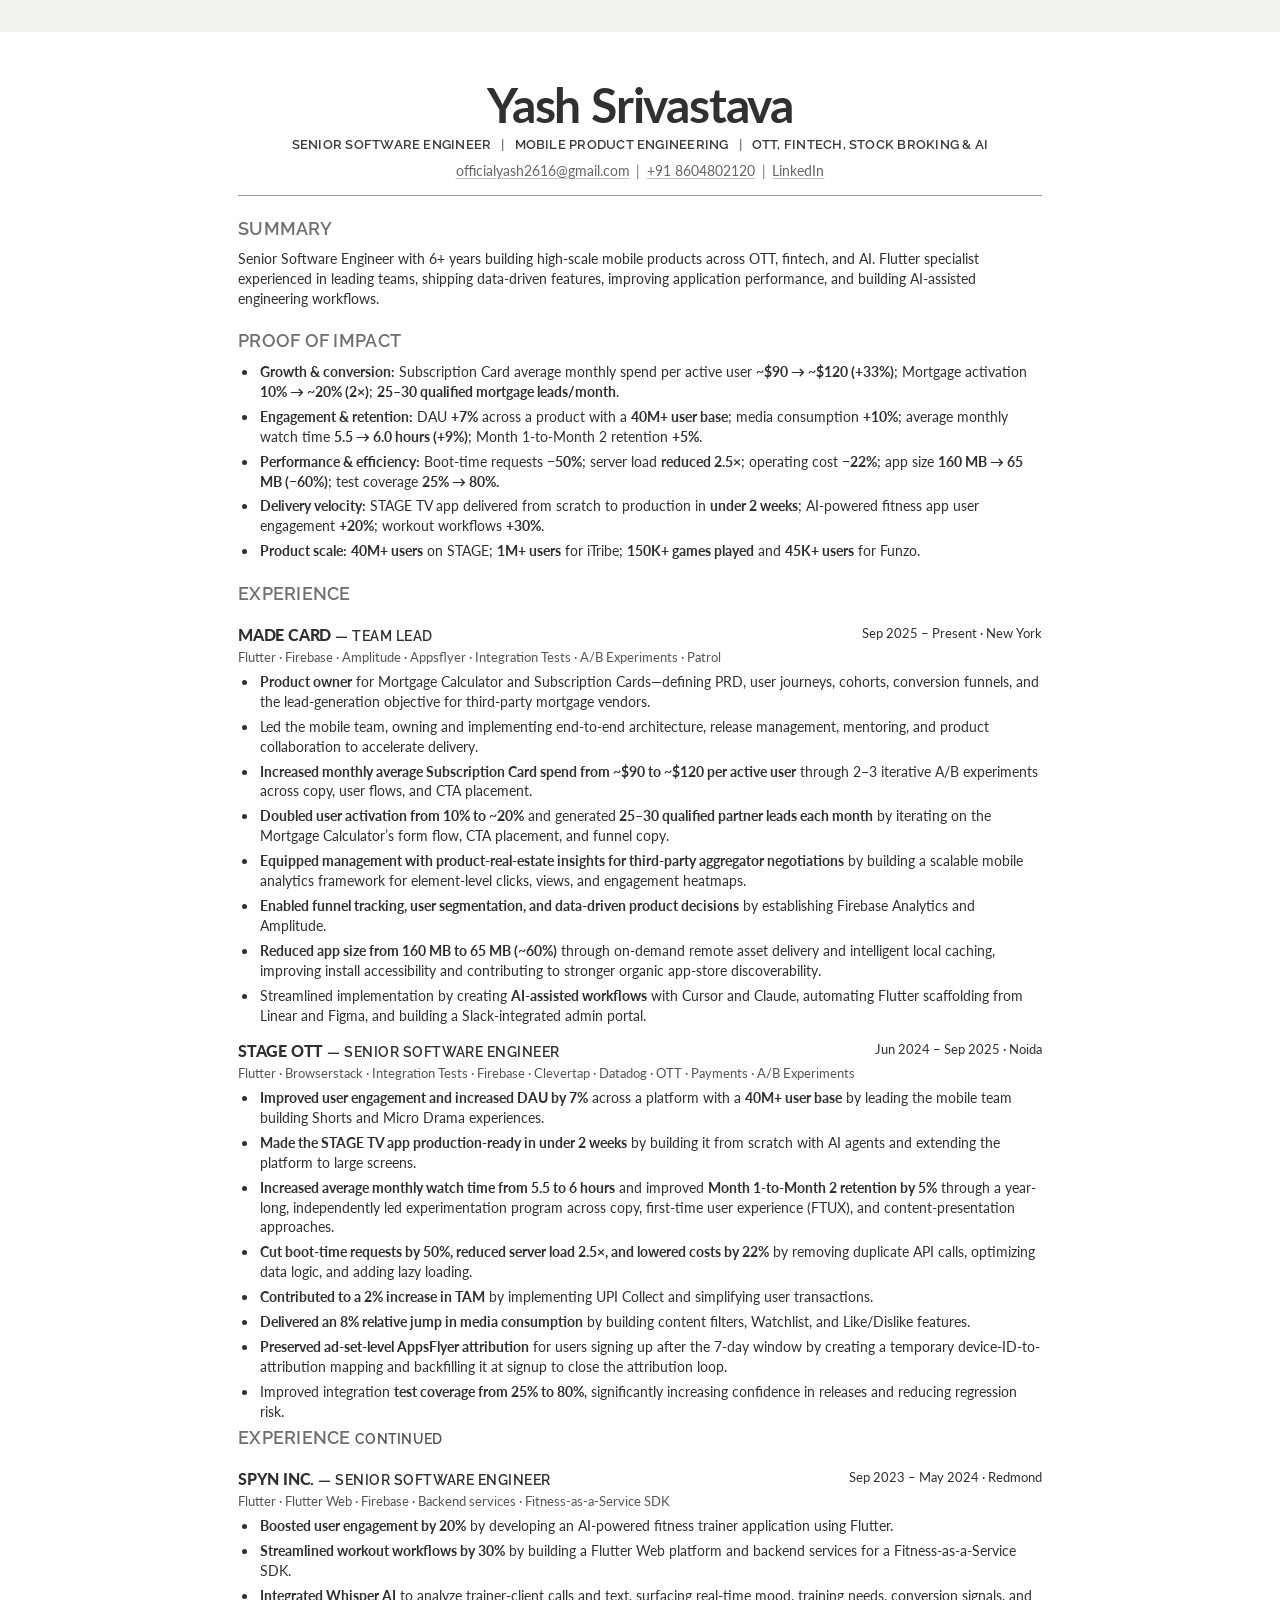
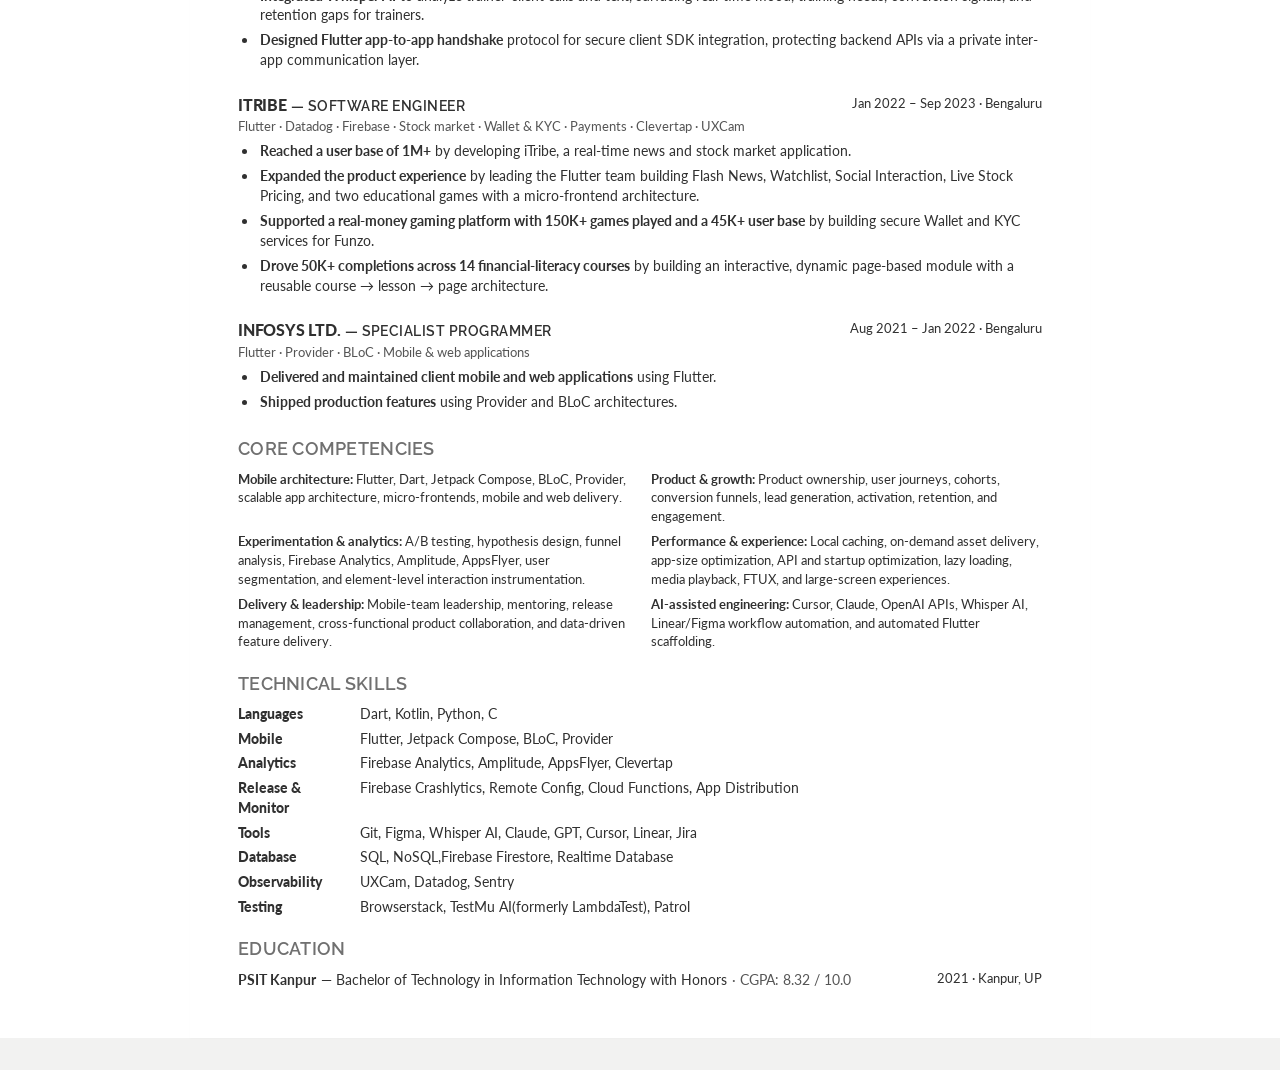
==== commit a3993637: "feat: updated resume and added cover letter" ====
--- a/index.html
+++ b/index.html
@@ -28,7 +28,7 @@
         <ul class="impact-list">
           <li><strong>Growth &amp; conversion:</strong> Subscription Card average monthly spend per active user <strong>~$90 → ~$120 (+33%)</strong>; Mortgage activation <strong>10% → ~20% (2×)</strong>; <strong>25–30 qualified mortgage leads/month</strong>.</li>
           <li><strong>Engagement &amp; retention:</strong> DAU <strong>+7%</strong> across a product with a <strong>40M+ user base</strong>; media consumption <strong>+10%</strong>; average monthly watch time <strong>5.5 → 6.0 hours (+9%)</strong>; Month 1-to-Month 2 retention <strong>+5%</strong>.</li>
-          <li><strong>Performance &amp; efficiency:</strong> Boot-time requests <strong>−50%</strong>; server load <strong>reduced 2.5×</strong>; operating cost <strong>−22%</strong>; app size <strong>160 MB → 65 MB (−60%)</strong>.</li>
+          <li><strong>Performance &amp; efficiency:</strong> Boot-time requests <strong>−50%</strong>; server load <strong>reduced 2.5×</strong>; operating cost <strong>−22%</strong>; app size <strong>160 MB → 65 MB (−60%)</strong>; test coverage <strong>25% → 80%.</strong></li>
           <li><strong>Delivery velocity:</strong> STAGE TV app delivered from scratch to production in <strong>under 2 weeks</strong>; AI-powered fitness app user engagement <strong>+20%</strong>; workout workflows <strong>+30%</strong>.</li>
           <li><strong>Product scale:</strong> <strong>40M+ users</strong> on STAGE; <strong>1M+ users</strong> for iTribe; <strong>150K+ games played</strong> and <strong>45K+ users</strong> for Funzo.</li>
         </ul>
@@ -37,7 +37,7 @@
       <section class="experience">
         <h2>Experience</h2>
         <article>
-          <header class="role-header"><div><h3>Made Card <span>— Team Lead</span></h3><p class="stack">Flutter · Firebase · Amplitude · Appsflyer · A/B Experiments</p></div><time>Sep 2025 – Present · New York</time></header>
+          <header class="role-header"><div><h3>Made Card <span>— Team Lead</span></h3><p class="stack">Flutter · Firebase · Amplitude · Appsflyer · Integration Tests · A/B Experiments · Patrol</p></div><time>Sep 2025 – Present · New York</time></header>
           <ul>
             <li><strong>Product owner</strong> for Mortgage Calculator and Subscription Cards—defining PRD, user journeys, cohorts, conversion funnels, and the lead-generation objective for third-party mortgage vendors.</li>
             <li>Led the mobile team, owning and implementing end-to-end architecture, release management, mentoring, and product collaboration to accelerate delivery.</li>
@@ -50,7 +50,7 @@
           </ul>
         </article>
         <article>
-          <header class="role-header"><div><h3>Stage OTT <span>— Senior Software Engineer</span></h3><p class="stack">Flutter · Amplitude · Appsflyer · Firebase · Clevertap · Datadog · OTT · Payments · A/B Experiments</p></div><time>Jun 2024 – Sep 2025 · Noida</time></header>
+          <header class="role-header"><div><h3>Stage OTT <span>— Senior Software Engineer</span></h3><p class="stack">Flutter · Browserstack · Integration Tests · Firebase · Clevertap · Datadog · OTT · Payments · A/B Experiments</p></div><time>Jun 2024 – Sep 2025 · Noida</time></header>
           <ul>
             <li><strong>Improved user engagement and increased DAU by 7%</strong> across a platform with a <strong>40M+ user base</strong> by leading the mobile team building Shorts and Micro Drama experiences.</li>
             <li><strong>Made the STAGE TV app production-ready in under 2 weeks</strong> by building it from scratch with AI agents and extending the platform to large screens.</li>
@@ -59,6 +59,7 @@
             <li><strong>Contributed to a 2% increase in TAM</strong> by implementing UPI Collect and simplifying user transactions.</li>
             <li><strong>Delivered an 8% relative jump in media consumption</strong> by building content filters, Watchlist, and Like/Dislike features.</li>
             <li><strong>Preserved ad-set-level AppsFlyer attribution</strong> for users signing up after the 7-day window by creating a temporary device-ID-to-attribution mapping and backfilling it at signup to close the attribution loop.</li>
+            <li>Improved integration <strong>test coverage from 25% to 80%</strong>, significantly increasing confidence in releases and reducing regression risk.</li>
           </ul>
         </article>
 
@@ -117,6 +118,7 @@
           <div><dt>Tools</dt><dd>Git, Figma, Whisper AI, Claude, GPT, Cursor, Linear, Jira</dd></div>
           <div><dt>Database</dt><dd>SQL, NoSQL,Firebase Firestore, Realtime Database</dd></div>
           <div><dt>Observability</dt><dd>UXCam, Datadog, Sentry</dd></div>
+          <div><dt>Testing</dt><dd>Browserstack, TestMu AI(formerly LambdaTest), Patrol</dd></div>
         </dl>
       </section>
 
--- a/styles.css
+++ b/styles.css
@@ -43,13 +43,15 @@
 .competency-grid { display: grid; grid-template-columns: repeat(2, minmax(0, 1fr)); gap: .42rem 1.35rem; }
 .competency-grid p { font-size: .94em; }
 .experience article { padding: .68rem 0 .3rem; break-inside: avoid; page-break-inside: avoid; }
+.experience:not(.page-two) article { break-inside: auto; page-break-inside: auto; }
 .page-two article + article { margin-top: .55rem; }
-.role-header { display: flex; justify-content: space-between; gap: 1rem; margin-bottom: .38rem; }
-h3 { font-family: Lato, sans-serif; font-size: 16px; font-weight: 900; line-height: 1.25; letter-spacing: -.012em; text-transform: uppercase; }
+.role-header { display: grid; grid-template-columns: minmax(0, 1fr) auto; column-gap: 1rem; margin-bottom: .38rem; }
+.role-header > div { display: contents; }
+h3 { grid-column: 1; grid-row: 1; font-family: Lato, sans-serif; font-size: 16px; font-weight: 900; line-height: 1.25; letter-spacing: -.012em; text-transform: uppercase; }
 h3 span { font-family: Raleway, Lato, sans-serif; font-size: .88em; font-style: normal; font-weight: 600; letter-spacing: .035em; }
-.stack { margin-top: .12rem; color: var(--muted); font-size: .91em; }
-time { flex: 0 0 auto; color: var(--ink); font-size: .9em; white-space: nowrap; }
-.page-two { break-before: page; page-break-before: always; margin-top: 0; padding-top: 0; }
+.stack { grid-column: 1 / -1; grid-row: 2; margin-top: .12rem; color: var(--muted); font-size: .91em; }
+time { grid-column: 2; grid-row: 1; color: var(--ink); font-size: .9em; white-space: nowrap; }
+.page-two { margin-top: 0; padding-top: 0; }
 .skills dl { display: grid; gap: .3rem; margin: 0; }
 .skills dl div { display: grid; grid-template-columns: 7rem 1fr; gap: .65rem; }
 dt { color: var(--ink); font-weight: 900; }
@@ -74,7 +76,7 @@
   .competency-grid p { font-size: 9.6pt; }
   .experience article { padding: 1.3mm 0 .6mm; }
   .page-two article + article { margin-top: 1.8mm; }
-  .role-header { gap: 4mm; margin-bottom: .8mm; }
+  .role-header { column-gap: 4mm; margin-bottom: .8mm; }
   h3 { font-size: 11pt; }
   .stack { margin-top: .25mm; font-size: 9.1pt; }
   time { font-size: 9.1pt; }
@@ -89,6 +91,8 @@
   h1 { font-size: 40px; }
   .headline span, address span { margin: 0 .16rem; }
   .competency-grid { grid-template-columns: 1fr; }
-  .role-header { flex-direction: column; gap: .2rem; }
+  .role-header { grid-template-columns: 1fr; row-gap: .2rem; }
+  .role-header time { grid-column: 1; grid-row: 3; }
+  .role-header .stack { grid-column: 1; grid-row: 2; }
   .education time { width: 100%; }
 }
